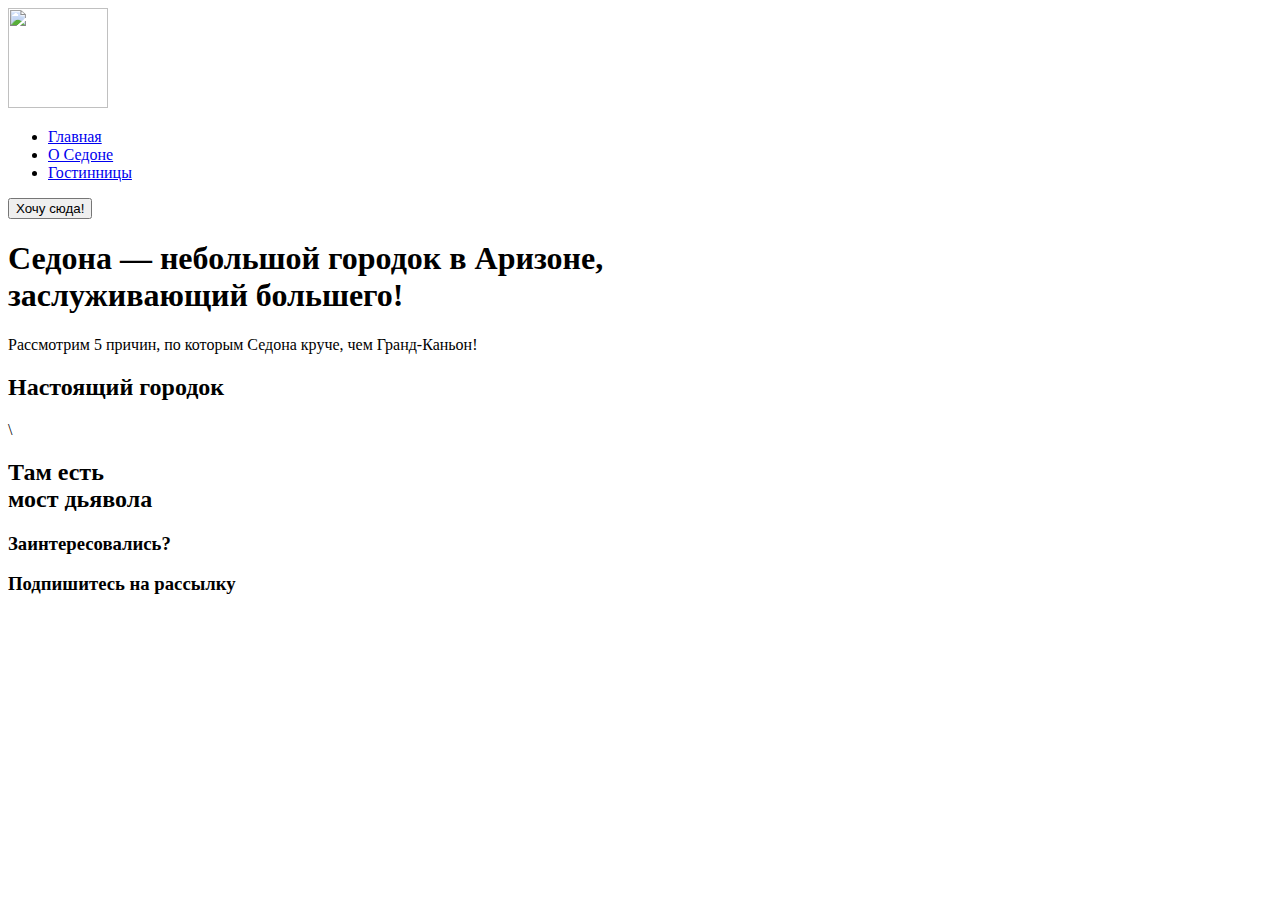
==== index.html @ 0e7efb00 "Первая часть главной страницы" ====
<!DOCTYPE html>
<html lang="ru">
  <head>
    <meta charset="utf-8">
    <title>HTML Academy: Седона</title>
  </head>
  <body>
    <header class="main-header">
      <a href="#"><img src="#" height="100" width="100"></a>
      <nav class="main-header-nav">
        <ul class="site-navigation">
          <li class="site-navigation-item">
            <a href="#">Главная</a>
          </li>
          <li class="site-navigation-item">
            <a href="#">О Седоне</a>
          </li>
          <li class="site-navigation-item">
            <a href="#">Гостинницы</a>
          </li>
        </ul>
        <button>Хочу сюда!</button>
      </nav>
    </header>
    <main>
      <section class="hero">
        <h1>Седона — небольшой городок в Аризоне,<br>заслуживающий большего!</h1>
          <p>Рассмотрим 5 причин, по которым Седона круче, чем Гранд-Каньон!</p>
      </section>
      <section class="advantages">
        <h2>Настоящий городок</h2>\
        <h2>Там есть<br>мост дьявола</h2>
      </section>
      <section class="search">
        <h3>Заинтересовались?</h3>
      </section>
      <section class="mailing">
        <h3>Подпишитесь на рассылку</h3>
      </section>
    </main>
    <footer class="main-footer">
    </footer>
  </body>
</html>
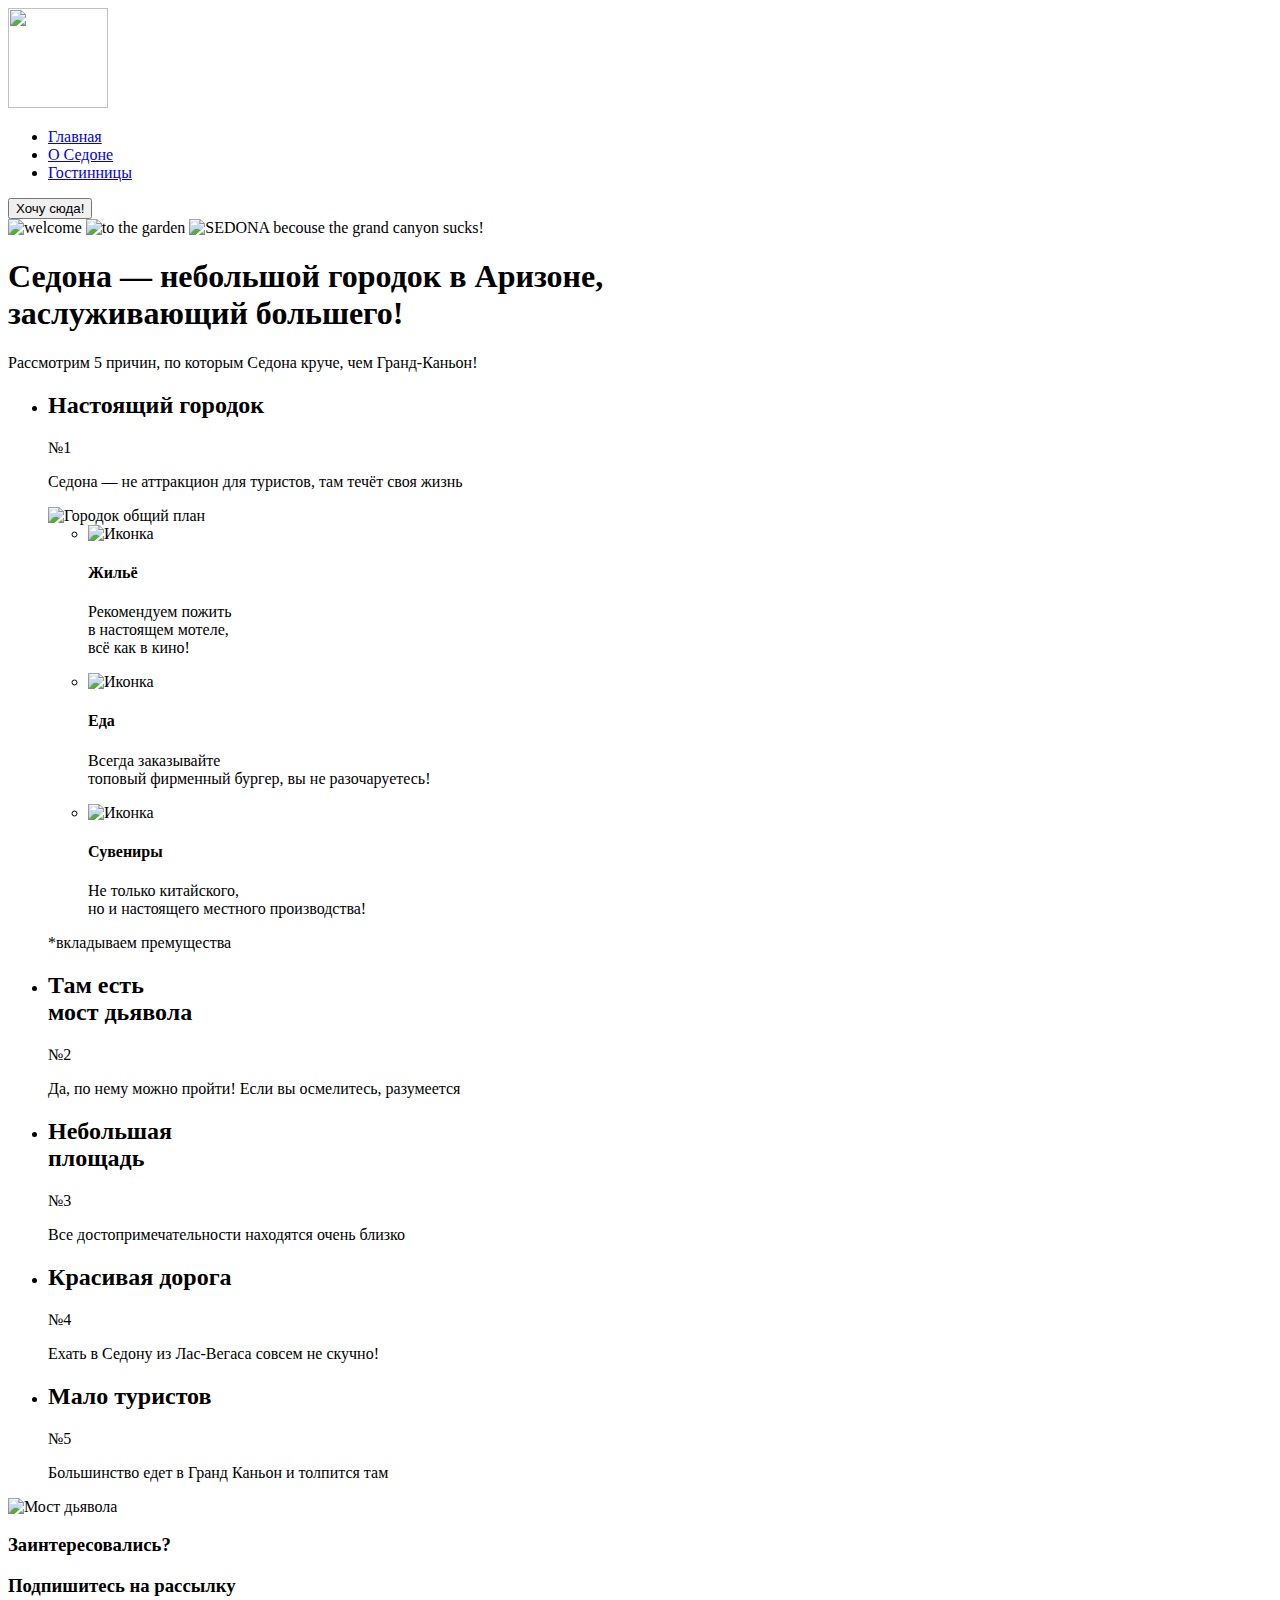
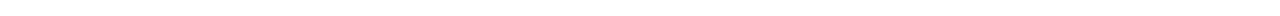
==== commit 9eb83d34: "Написал блок преимущества" ====
--- a/index.html
+++ b/index.html
@@ -24,12 +24,59 @@
     </header>
     <main>
       <section class="hero">
+        <img src="#" width="188" height="45" alt="welcome">
+        <img src="#" width="256" height="29" alt="to the garden">
+        <img src="#" width="457" height="213" alt="SEDONA becouse the grand canyon sucks!">
         <h1>Седона — небольшой городок в Аризоне,<br>заслуживающий большего!</h1>
           <p>Рассмотрим 5 причин, по которым Седона круче, чем Гранд-Каньон!</p>
       </section>
       <section class="advantages">
-        <h2>Настоящий городок</h2>\
-        <h2>Там есть<br>мост дьявола</h2>
+        <ul class="advantages-list">
+          <li class="advantages-item">
+            <h2>Настоящий городок</h2>
+            <p class="advantages-description">№1</p>
+            <p class="advantages-description">Седона — не аттракцион для туристов, там течёт своя жизнь</p>
+          </li>
+          <img src="#" width="800" height="384" alt="Городок общий план">
+            <ul class="advantages-first-position">
+              <li>
+                <img src="#" width="75" height="72" alt="Иконка "Жильё">
+                <h4>Жильё</h4>
+                <p>Рекомендуем пожить<br>в настоящем мотеле,<br>всё как в кино!</p>
+              </li>
+              <li>
+                <img src="#" width="75" height="72" alt="Иконка "Жильё">
+                <h4>Еда</h4>
+                <p>Всегда заказывайте<br> топовый фирменный бургер, вы не разочаруетесь!</p>
+              </li>
+              <li>
+                <img src="#" width="75" height="72" alt="Иконка "Жильё">
+                <h4>Сувениры</h4>
+                <p>Не только китайского,<br> но и настоящего местного производства!</p></li>
+            </ul>
+            *вкладываем премущества
+            <li class="advantages-item">
+              <h2>Там есть<br>мост дьявола</h2>
+              <p class="advantages-description">№2</p>
+              <p class="advantages-description">Да, по нему можно пройти! Если вы осмелитесь, разумеется</p>
+            </li>
+            <li class="advantages-item">
+              <h2>Небольшая<br>площадь</h2>
+              <p class="advantages-description">№3</p>
+              <p class="advantages-description">Все достопримечательности находятся очень близко</p>
+            </li>
+            <li class="advantages-item">
+              <h2>Красивая дорога</h2>
+              <p class="advantages-description">№4</p>
+              <p class="advantages-description">Ехать в Седону из Лас-Вегаса совсем не скучно!</p>
+            </li>
+            <li class="advantages-item">
+              <h2>Мало туристов</h2>
+              <p class="advantages-description">№5</p>
+              <p class="advantages-description">Большинство едет в Гранд Каньон и толпится там</p>
+            </li>
+        </ul>
+        <img src="№" width="800" height="384" alt="Мост дьявола">
       </section>
       <section class="search">
         <h3>Заинтересовались?</h3>
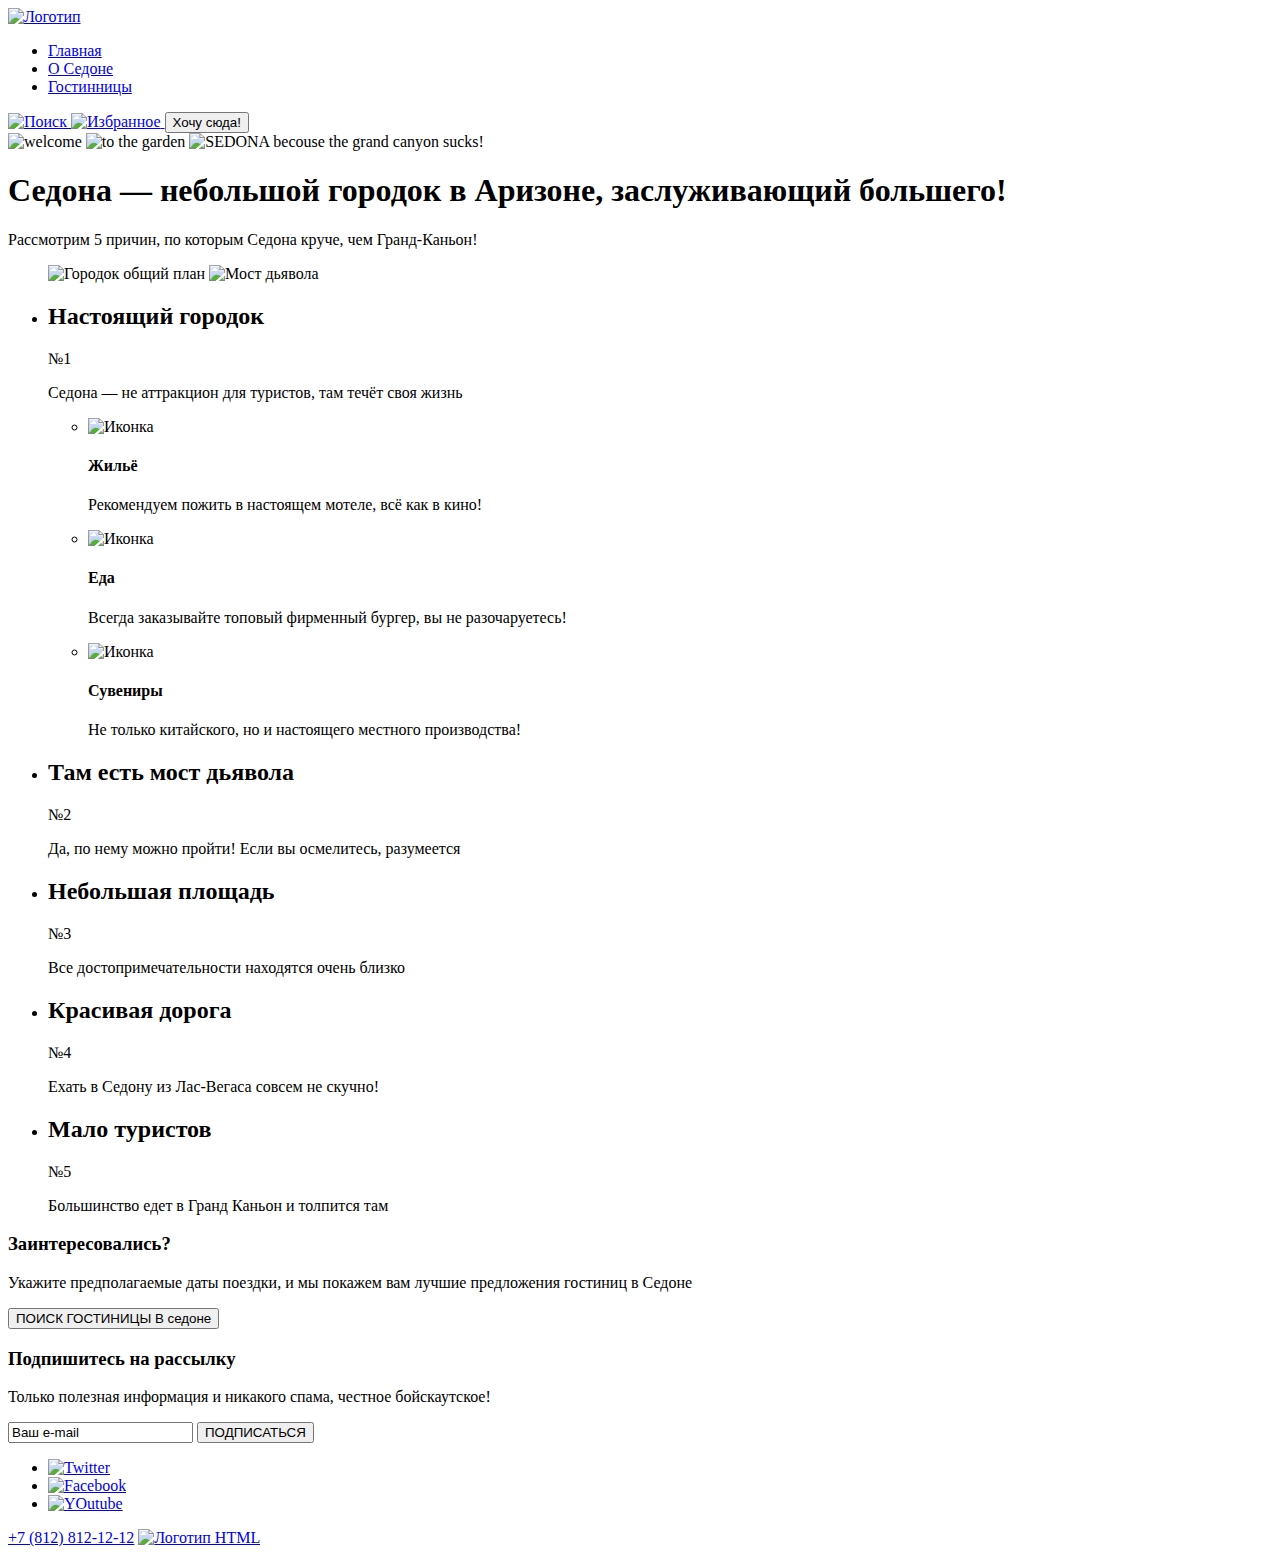
==== commit 45f6d041: "update lists" ====
--- a/index.html
+++ b/index.html
@@ -6,7 +6,9 @@
   </head>
   <body>
     <header class="main-header">
-      <a href="#"><img src="#" height="100" width="100"></a>
+      <a href="#">
+        <img src="#" height="100" width="100" alt="Логотип">
+      </a>
       <nav class="main-header-nav">
         <ul class="site-navigation">
           <li class="site-navigation-item">
@@ -19,6 +21,12 @@
             <a href="#">Гостинницы</a>
           </li>
         </ul>
+        <a href="#">
+          <img src="#" width="18" height="18" alt="Поиск">
+        </a>
+        <a href="#">
+          <img src="#" width="18" height="18" alt="Избранное">
+        </a>
         <button>Хочу сюда!</button>
       </nav>
     </header>
@@ -27,65 +35,91 @@
         <img src="#" width="188" height="45" alt="welcome">
         <img src="#" width="256" height="29" alt="to the garden">
         <img src="#" width="457" height="213" alt="SEDONA becouse the grand canyon sucks!">
-        <h1>Седона — небольшой городок в Аризоне,<br>заслуживающий большего!</h1>
+        <h1>Седона — небольшой городок в Аризоне, заслуживающий большего!</h1>
           <p>Рассмотрим 5 причин, по которым Седона круче, чем Гранд-Каньон!</p>
       </section>
       <section class="advantages">
         <ul class="advantages-list">
+          <img src="#" width="800" height="384" alt="Городок общий план">
+          <img src="№" width="800" height="384" alt="Мост дьявола">
           <li class="advantages-item">
             <h2>Настоящий городок</h2>
             <p class="advantages-description">№1</p>
             <p class="advantages-description">Седона — не аттракцион для туристов, там течёт своя жизнь</p>
-          </li>
-          <img src="#" width="800" height="384" alt="Городок общий план">
             <ul class="advantages-first-position">
               <li>
                 <img src="#" width="75" height="72" alt="Иконка "Жильё">
                 <h4>Жильё</h4>
-                <p>Рекомендуем пожить<br>в настоящем мотеле,<br>всё как в кино!</p>
+                <p>Рекомендуем пожить в настоящем мотеле, всё как в кино!</p>
               </li>
               <li>
                 <img src="#" width="75" height="72" alt="Иконка "Жильё">
                 <h4>Еда</h4>
-                <p>Всегда заказывайте<br> топовый фирменный бургер, вы не разочаруетесь!</p>
+                <p>Всегда заказывайте топовый фирменный бургер, вы не разочаруетесь!</p>
               </li>
               <li>
                 <img src="#" width="75" height="72" alt="Иконка "Жильё">
                 <h4>Сувениры</h4>
-                <p>Не только китайского,<br> но и настоящего местного производства!</p></li>
+                <p>Не только китайского, но и настоящего местного производства!</p>
+              </li>
             </ul>
-            *вкладываем премущества
-            <li class="advantages-item">
-              <h2>Там есть<br>мост дьявола</h2>
-              <p class="advantages-description">№2</p>
-              <p class="advantages-description">Да, по нему можно пройти! Если вы осмелитесь, разумеется</p>
-            </li>
-            <li class="advantages-item">
-              <h2>Небольшая<br>площадь</h2>
-              <p class="advantages-description">№3</p>
-              <p class="advantages-description">Все достопримечательности находятся очень близко</p>
-            </li>
-            <li class="advantages-item">
-              <h2>Красивая дорога</h2>
-              <p class="advantages-description">№4</p>
-              <p class="advantages-description">Ехать в Седону из Лас-Вегаса совсем не скучно!</p>
-            </li>
-            <li class="advantages-item">
-              <h2>Мало туристов</h2>
-              <p class="advantages-description">№5</p>
-              <p class="advantages-description">Большинство едет в Гранд Каньон и толпится там</p>
-            </li>
+          </li>
+          <li class="advantages-item">
+            <h2>Там есть мост дьявола</h2>
+            <p class="advantages-description">№2</p>
+            <p class="advantages-description">Да, по нему можно пройти! Если вы осмелитесь, разумеется</p>
+          </li>
+          <li class="advantages-item">
+            <h2>Небольшая площадь</h2>
+            <p class="advantages-description">№3</p>
+            <p class="advantages-description">Все достопримечательности находятся очень близко</p>
+          </li>
+          <li class="advantages-item">
+            <h2>Красивая дорога</h2>
+            <p class="advantages-description">№4</p>
+            <p class="advantages-description">Ехать в Седону из Лас-Вегаса совсем не скучно!</p>
+          </li>
+          <li class="advantages-item">
+            <h2>Мало туристов</h2>
+            <p class="advantages-description">№5</p>
+            <p class="advantages-description">Большинство едет в Гранд Каньон и толпится там</p>
+          </li>
         </ul>
-        <img src="№" width="800" height="384" alt="Мост дьявола">
       </section>
       <section class="search">
         <h3>Заинтересовались?</h3>
+        <p>Укажите предполагаемые даты поездки, и мы покажем вам лучшие предложения гостиниц в Седоне</p>
+        <button>ПОИСК ГОСТИНИЦЫ В седоне</button>
       </section>
       <section class="mailing">
         <h3>Подпишитесь на рассылку</h3>
+        <p>Только полезная информация и никакого спама, честное бойскаутское!</p>
+        <input class="malling-input" type="text" value="Ваш e-mail">
+        <button>ПОДПИСАТЬСЯ</button>
       </section>
     </main>
     <footer class="main-footer">
+      <ul class="social-list">
+        <li class="social-list-item">
+          <a href="#">
+            <img src="#" width="70" height="30" alt="Twitter">
+          </a>
+        </li>
+        <li class="social-list-item">
+          <a href="#">
+            <img src="#" width="70" height="30" alt="Facebook">
+          </a>
+        </li>
+        <li class="social-list-item">
+          <a href="#">
+            <img src="#" width="70" height="30" alt="YOutube">
+          </a>
+        </li>
+      </ul>
+      <a href="tel:+78128121212">+7 (812) 812-12-12</a>
+      <a href="#">
+        <img src="#" width="115" height="34" alt="Логотип HTML">
+      </a>
     </footer>
   </body>
 </html>
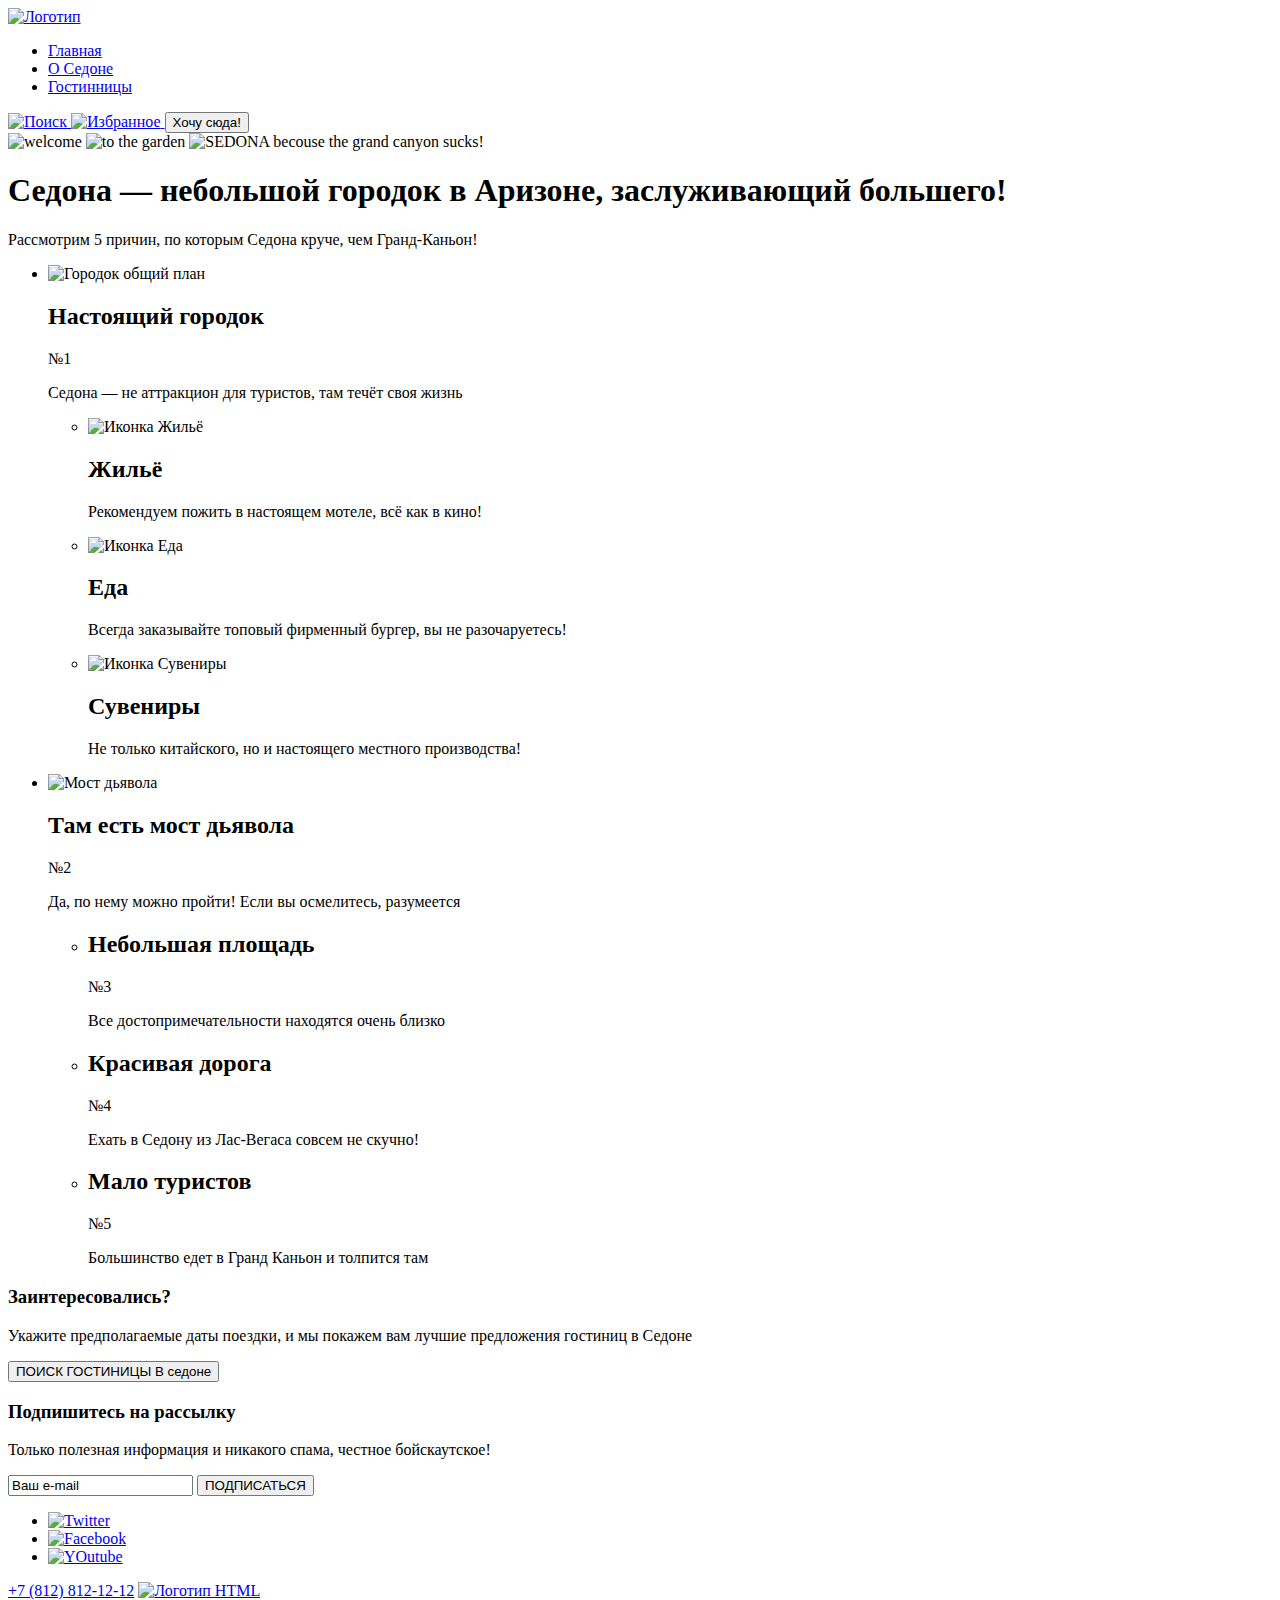
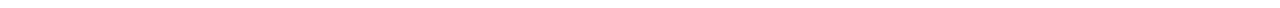
==== commit 205c6fc7: "Merge pull request #2 from alex21072/master" ====
--- a/index.html
+++ b/index.html
@@ -40,49 +40,51 @@
       </section>
       <section class="advantages">
         <ul class="advantages-list">
-          <img src="#" width="800" height="384" alt="Городок общий план">
-          <img src="№" width="800" height="384" alt="Мост дьявола">
           <li class="advantages-item">
+            <img src="#" width="800" height="384" alt="Городок общий план">
             <h2>Настоящий городок</h2>
             <p class="advantages-description">№1</p>
             <p class="advantages-description">Седона — не аттракцион для туристов, там течёт своя жизнь</p>
-            <ul class="advantages-first-position">
-              <li>
-                <img src="#" width="75" height="72" alt="Иконка "Жильё">
-                <h4>Жильё</h4>
-                <p>Рекомендуем пожить в настоящем мотеле, всё как в кино!</p>
-              </li>
-              <li>
-                <img src="#" width="75" height="72" alt="Иконка "Жильё">
-                <h4>Еда</h4>
-                <p>Всегда заказывайте топовый фирменный бургер, вы не разочаруетесь!</p>
-              </li>
-              <li>
-                <img src="#" width="75" height="72" alt="Иконка "Жильё">
-                <h4>Сувениры</h4>
-                <p>Не только китайского, но и настоящего местного производства!</p>
-              </li>
-            </ul>
+              <ul class="advantages-first-position">
+                <li>
+                  <img src="#" width="75" height="72" alt="Иконка Жильё">
+                  <h2>Жильё</h2>
+                  <p>Рекомендуем пожить в настоящем мотеле, всё как в кино!</p>
+                </li>
+                <li>
+                  <img src="#" width="75" height="72" alt="Иконка Еда">
+                  <h2>Еда</h2>
+                  <p>Всегда заказывайте топовый фирменный бургер, вы не разочаруетесь!</p>
+                </li>
+                <li>
+                  <img src="#" width="75" height="72" alt="Иконка Сувениры">
+                  <h2>Сувениры</h2>
+                  <p>Не только китайского, но и настоящего местного производства!</p>
+                </li>
+              </ul>
           </li>
           <li class="advantages-item">
+            <img src="№" width="800" height="384" alt="Мост дьявола">
             <h2>Там есть мост дьявола</h2>
             <p class="advantages-description">№2</p>
             <p class="advantages-description">Да, по нему можно пройти! Если вы осмелитесь, разумеется</p>
-          </li>
-          <li class="advantages-item">
-            <h2>Небольшая площадь</h2>
-            <p class="advantages-description">№3</p>
-            <p class="advantages-description">Все достопримечательности находятся очень близко</p>
-          </li>
-          <li class="advantages-item">
-            <h2>Красивая дорога</h2>
-            <p class="advantages-description">№4</p>
-            <p class="advantages-description">Ехать в Седону из Лас-Вегаса совсем не скучно!</p>
-          </li>
-          <li class="advantages-item">
-            <h2>Мало туристов</h2>
-            <p class="advantages-description">№5</p>
-            <p class="advantages-description">Большинство едет в Гранд Каньон и толпится там</p>
+              <ul class="advantages-first-position">
+                <li>
+                  <h2>Небольшая площадь</h2>
+                  <p class="advantages-description-black">№3</p>
+                  <p class="advantages-description-black">Все достопримечательности находятся очень близко</p>
+                </li>
+                <li>
+                  <h2>Красивая дорога</h2>
+                  <p class="advantages-description-black">№4</p>
+                  <p class="advantages-description-black">Ехать в Седону из Лас-Вегаса совсем не скучно!</p>
+                </li>
+                <li>
+                  <h2>Мало туристов</h2>
+                  <p class="advantages-description-black">№5</p>
+                  <p class="advantages-description-black">Большинство едет в Гранд Каньон и толпится там</p>
+                </li>
+              </ul>
           </li>
         </ul>
       </section>
@@ -94,8 +96,10 @@
       <section class="mailing">
         <h3>Подпишитесь на рассылку</h3>
         <p>Только полезная информация и никакого спама, честное бойскаутское!</p>
-        <input class="malling-input" type="text" value="Ваш e-mail">
-        <button>ПОДПИСАТЬСЯ</button>
+        <form>
+          <input class="malling-input" type="text" value="Ваш e-mail">
+          <button>ПОДПИСАТЬСЯ</button>
+        </form>
       </section>
     </main>
     <footer class="main-footer">
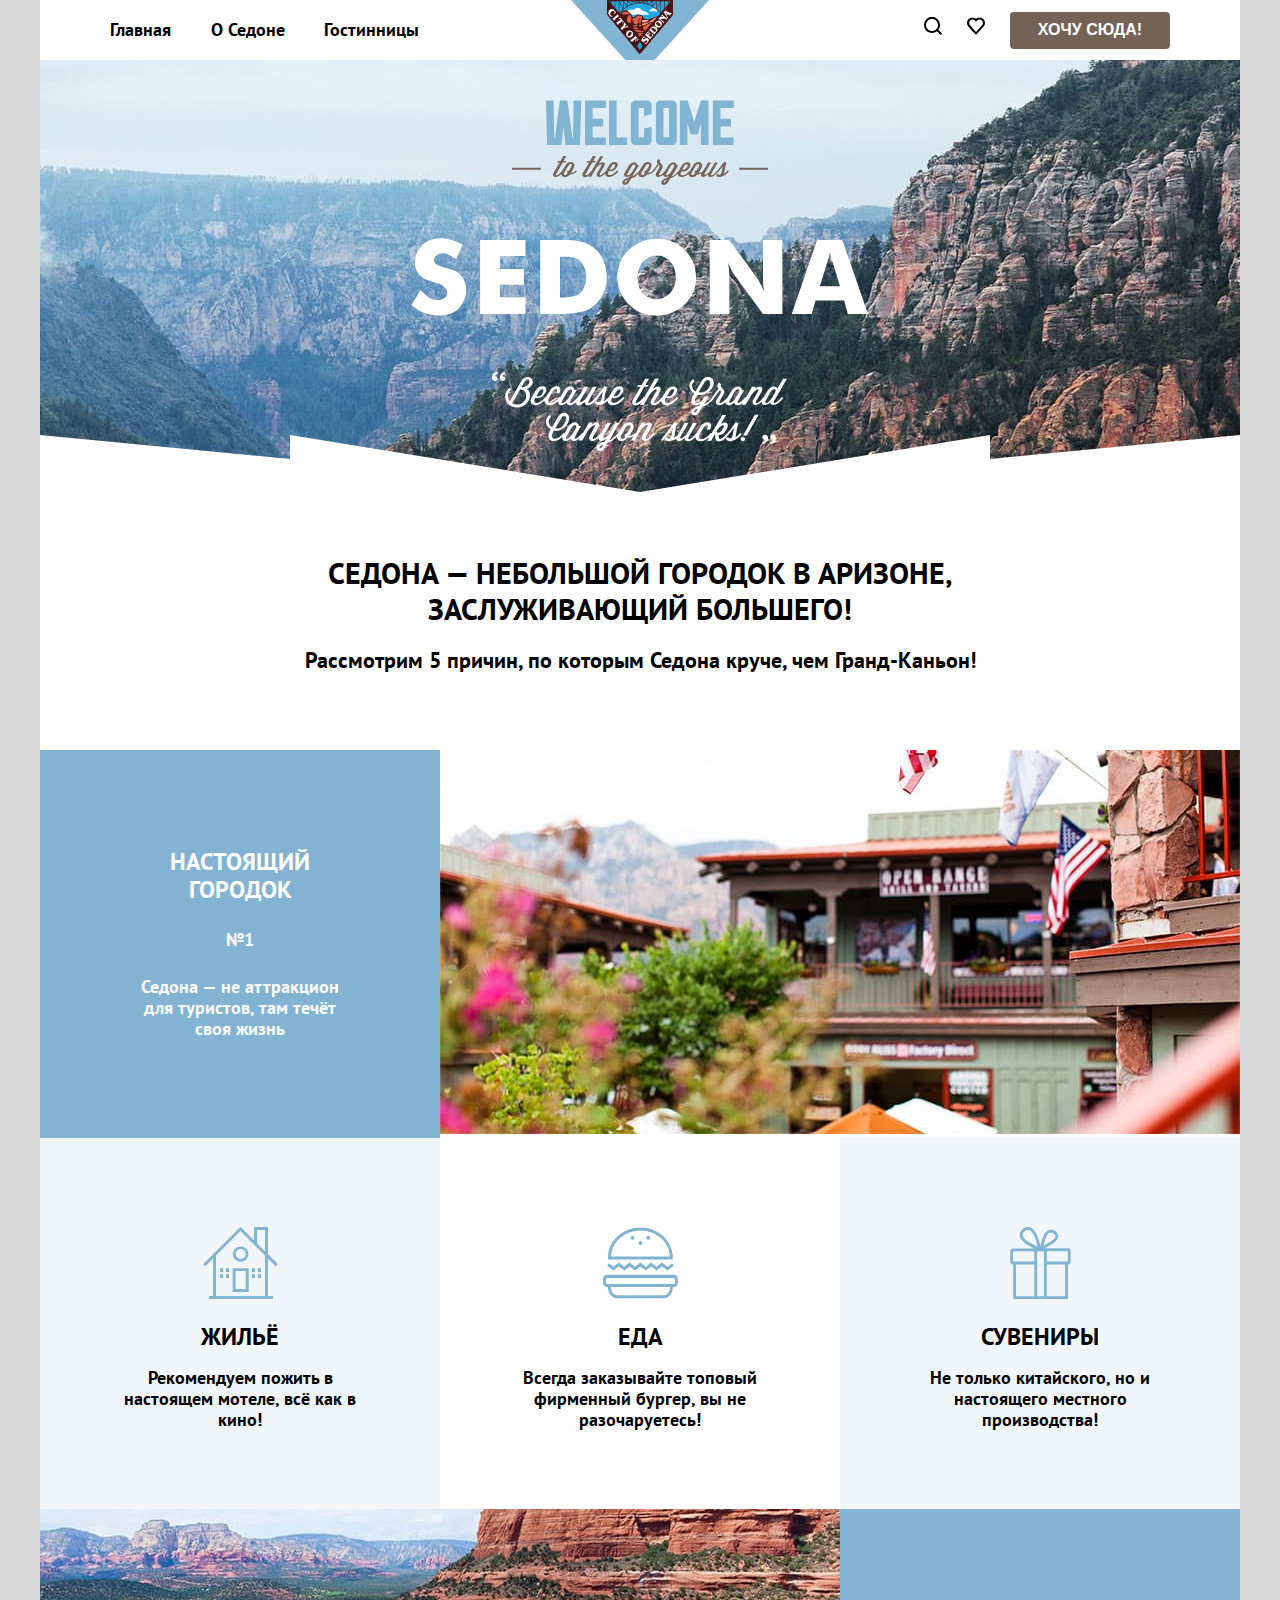
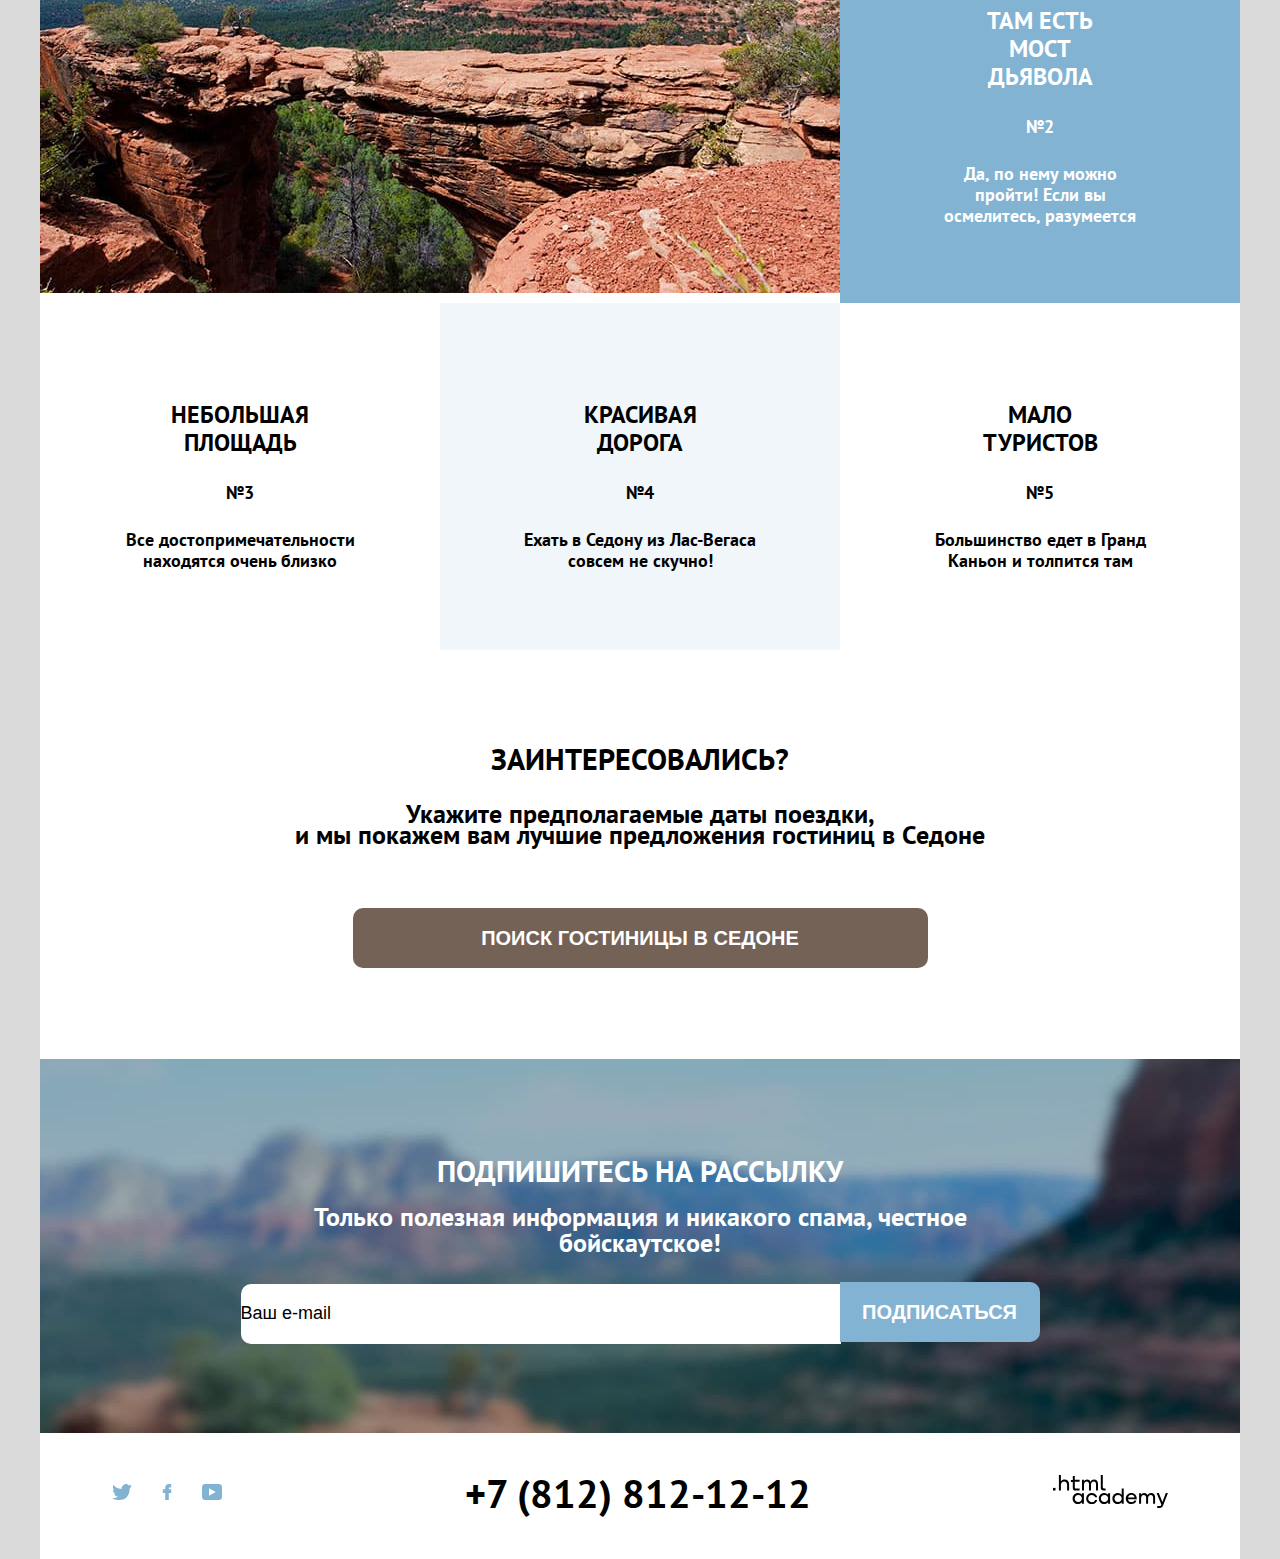
==== commit 17a6562e: "very much" ====
--- a/index.html
+++ b/index.html
@@ -3,11 +3,12 @@
   <head>
     <meta charset="utf-8">
     <title>HTML Academy: Седона</title>
+    <link rel="stylesheet" href="styles/styles-1.css">
   </head>
   <body>
     <header class="main-header">
-      <a href="#">
-        <img src="#" height="100" width="100" alt="Логотип">
+      <a class="logo" href="#">
+        <img src="/images/logo.png" height="70" width="138" alt="Логотип">
       </a>
       <nav class="main-header-nav">
         <ul class="site-navigation">
@@ -21,77 +22,85 @@
             <a href="#">Гостинницы</a>
           </li>
         </ul>
-        <a href="#">
-          <img src="#" width="18" height="18" alt="Поиск">
-        </a>
-        <a href="#">
-          <img src="#" width="18" height="18" alt="Избранное">
-        </a>
-        <button>Хочу сюда!</button>
+        <div class="site-navigation-user">
+          <a class="site-navigation-user-icon" href="#">
+            <img src="/images/icon/search.svg" width="18" height="18" alt="Поиск">
+          </a>
+          <a class="site-navigation-user-icon" href="#">
+            <img src="/images/icon/heart.svg" width="18" height="18" alt="Избранное">
+          </a>
+          <button class="want">Хочу сюда!</button>
+        </div>
       </nav>
     </header>
-    <main>
+    <main class="main-container main-index">
       <section class="hero">
-        <img src="#" width="188" height="45" alt="welcome">
-        <img src="#" width="256" height="29" alt="to the garden">
-        <img src="#" width="457" height="213" alt="SEDONA becouse the grand canyon sucks!">
-        <h1>Седона — небольшой городок в Аризоне, заслуживающий большего!</h1>
-          <p>Рассмотрим 5 причин, по которым Седона круче, чем Гранд-Каньон!</p>
+        <img class="hero-welcome" src="/images/welcome.svg" width="458" height="432" alt="welcome">
+      </section>
+      <section class="title">
+            <h1>Седона — небольшой городок в Аризоне, заслуживающий большего!</h1>
+            <p>Рассмотрим 5 причин, по которым Седона круче, чем Гранд-Каньон!</p>
       </section>
       <section class="advantages">
         <ul class="advantages-list">
-          <li class="advantages-item">
-            <img src="#" width="800" height="384" alt="Городок общий план">
+          <li class="advantages-description">
             <h2>Настоящий городок</h2>
-            <p class="advantages-description">№1</p>
-            <p class="advantages-description">Седона — не аттракцион для туристов, там течёт своя жизнь</p>
-              <ul class="advantages-first-position">
-                <li>
-                  <img src="#" width="75" height="72" alt="Иконка Жильё">
-                  <h2>Жильё</h2>
-                  <p>Рекомендуем пожить в настоящем мотеле, всё как в кино!</p>
-                </li>
-                <li>
-                  <img src="#" width="75" height="72" alt="Иконка Еда">
-                  <h2>Еда</h2>
-                  <p>Всегда заказывайте топовый фирменный бургер, вы не разочаруетесь!</p>
-                </li>
-                <li>
-                  <img src="#" width="75" height="72" alt="Иконка Сувениры">
-                  <h2>Сувениры</h2>
-                  <p>Не только китайского, но и настоящего местного производства!</p>
-                </li>
-              </ul>
+            <p>№1</p>
+            <p>Седона — не аттракцион для туристов, там течёт своя жизнь</p>
           </li>
-          <li class="advantages-item">
-            <img src="№" width="800" height="384" alt="Мост дьявола">
+          <li>
+            <img src="/images/city-general-plan.jpg" width="800" height="384" alt="Городок общий план">
+          </li>
+        </ul>
+        <ul class="advantages-first-position">
+          <li class="advantages-first-position-grey">
+            <img src="/images/icon/home.svg" width="75" height="72" alt="Иконка Жильё">
+            <h2>Жильё</h2>
+            <p>Рекомендуем пожить в настоящем мотеле, всё как в кино!</p>
+          </li>
+          <li>
+            <img src="/images/icon/burger.svg" width="75" height="72" alt="Иконка Еда">
+            <h2>Еда</h2>
+            <p>Всегда заказывайте топовый фирменный бургер, вы не разочаруетесь!</p>
+          </li>
+          <li class="advantages-first-position-grey">
+            <img src="/images/icon/present.svg" width="75" height="72" alt="Иконка Сувениры">
+            <h2>Сувениры</h2>
+            <p>Не только китайского, но и настоящего местного производства!</p>
+          </li>
+        </ul>
+        <ul class="advantages-list">
+          <li>
+            <img src="/images/bridge.jpg" width="800" height="384" alt="Мост дьявола">
+          </li>
+          <li class="advantages-description">
             <h2>Там есть мост дьявола</h2>
-            <p class="advantages-description">№2</p>
-            <p class="advantages-description">Да, по нему можно пройти! Если вы осмелитесь, разумеется</p>
-              <ul class="advantages-first-position">
-                <li>
-                  <h2>Небольшая площадь</h2>
-                  <p class="advantages-description-black">№3</p>
-                  <p class="advantages-description-black">Все достопримечательности находятся очень близко</p>
-                </li>
-                <li>
-                  <h2>Красивая дорога</h2>
-                  <p class="advantages-description-black">№4</p>
-                  <p class="advantages-description-black">Ехать в Седону из Лас-Вегаса совсем не скучно!</p>
-                </li>
-                <li>
-                  <h2>Мало туристов</h2>
-                  <p class="advantages-description-black">№5</p>
-                  <p class="advantages-description-black">Большинство едет в Гранд Каньон и толпится там</p>
-                </li>
-              </ul>
+            <p>№2</p>
+            <p>Да, по нему можно пройти! Если вы осмелитесь, разумеется</p>
+          </li>
+        </ul>
+        <ul class="advantages-first-position advantages-first-position-2 ">
+          <li>
+            <h2>Небольшая площадь</h2>
+            <p >№3</p>
+            <p >Все достопримечательности находятся очень близко</p>
+          </li>
+          <li class="advantages-first-position-grey">
+            <h2>Красивая дорога</h2>
+            <p>№4</p>
+            <p>Ехать в Седону из Лас-Вегаса совсем не скучно!</p>
+          </li>
+          <li>
+            <h2>Мало туристов</h2>
+            <p>№5</p>
+            <p>Большинство едет в Гранд Каньон и толпится там</p>
           </li>
         </ul>
       </section>
       <section class="search">
-        <h3>Заинтересовались?</h3>
-        <p>Укажите предполагаемые даты поездки, и мы покажем вам лучшие предложения гостиниц в Седоне</p>
-        <button>ПОИСК ГОСТИНИЦЫ В седоне</button>
+          <h3>Заинтересовались?</h3>
+          <p>Укажите предполагаемые даты поездки,<br>и мы покажем вам лучшие предложения гостиниц в Седоне</p>
+          <button>ПОИСК ГОСТИНИЦЫ В седоне</button>
       </section>
       <section class="mailing">
         <h3>Подпишитесь на рассылку</h3>
@@ -106,23 +115,23 @@
       <ul class="social-list">
         <li class="social-list-item">
           <a href="#">
-            <img src="#" width="70" height="30" alt="Twitter">
+            <img src="/images/icon/social-twitter.svg" width="20" height="16" alt="Twitter">
           </a>
         </li>
         <li class="social-list-item">
           <a href="#">
-            <img src="#" width="70" height="30" alt="Facebook">
+            <img src="/images/icon/social-facebook.svg" width="20" height="16" alt="Facebook">
           </a>
         </li>
         <li class="social-list-item">
           <a href="#">
-            <img src="#" width="70" height="30" alt="YOutube">
+            <img src="/images/icon/social-youtube.svg" width="20" height="16" alt="Youtube">
           </a>
         </li>
       </ul>
-      <a href="tel:+78128121212">+7 (812) 812-12-12</a>
-      <a href="#">
-        <img src="#" width="115" height="34" alt="Логотип HTML">
+      <a class="tel" href="tel:+78128121212">+7 (812) 812-12-12</a>
+      <a class ="social-list-link">
+        <img src="/images/logo_htmlacademy.svg" width="115" height="34" alt="Логотип HTML">
       </a>
     </footer>
   </body>
--- a/styles/styles-1.css
+++ b/styles/styles-1.css
@@ -0,0 +1,301 @@
+@font-face {
+  font-family: "PT Sans", ;
+  font-style: normal;
+  font-weight: 400;
+  src: url("../fonts/ptsans-400.woff2") format("woff2");
+  font-display: swap;
+}
+@font-face {
+  font-family: "PT Sans";
+  font-style: normal;
+  font-weight: 700;
+  src: url("../fonts/ptsans-700.woff2") format("woff2");
+  font-display: swap;
+}
+h2 {
+  font-size: 24px;
+  text-transform: uppercase;
+}
+h3 {
+  font-size: 30px;
+  line-height: 36px;
+}
+html {
+  width: 1200px;
+  margin: 0 auto;
+  background-color: rgb(218, 218, 218);
+}
+body {
+  margin: 0;
+  width: 1200px;
+  font-family: "PT Sans", sans-serif;
+  font-weight: 400;
+  font-size: 18px;
+  line-height: 21px;
+  color: #000;
+  background-color: #fff;
+}
+/* ХЕДЕР */
+.logo {
+  width: 138px;
+  position: absolute;
+  margin-left: auto;
+  margin-right: auto;
+  left: 0;
+  right: 0;
+  text-align: center;
+}
+.main-header-nav {
+  width: 1060px;
+  margin: 0 auto;
+  display: flex;
+  justify-content: space-between;
+  align-items: center;
+}
+.site-navigation {
+  margin: 0;
+  width: 309px;
+  display: flex;
+  justify-content:space-between;
+  padding: 19px 0 20px 0;
+  list-style-type: none;
+}
+.site-navigation a {
+  text-decoration: none;
+  color:inherit;
+}
+site-navigation-user {
+  width: 240px;
+  display: flex;
+  justify-content:space-between;
+  list-style-type: none;
+
+}
+.site-navigation-user-icon {
+  margin-right: 20px;
+  text-decoration: none;
+}
+.want {
+  width: 160px;
+  height: 37px;
+  background: #756257;
+  font-size: 16px;
+  font-weight: 700;
+  color: #fff;
+  border-radius: 4px;
+  border: 0;
+  text-transform: uppercase;
+  padding: 0;
+}
+/* Почему лупа и сердечка не посередине? */
+/* ПЕРВАЯ СТРАНИЧКА */
+.hero {
+  background-image: url("/images/index-background.jpg");
+  position: relative;
+}
+.hero-welcome {
+  display: flex ;
+  margin: 0 auto;
+}
+.hero::before {
+  display: block;
+  width: 1200px;
+  height: 57px;
+  background-image: url(/images/decore.svg);
+  content: "";
+  position: absolute;
+  bottom: 0;
+}
+/* Заголовок */
+.title {
+  text-align: center;
+  width: 720px;
+  margin: 63px auto 79px auto;
+}
+.title h1 {
+  text-transform: uppercase;
+  font-size: 30px;
+  font-weight: 700;
+  line-height: 36px;
+  margin: 0;
+  margin-bottom: 23px;
+}
+.title p {
+  margin: 0;
+  font-size: 22px;
+}
+/* основное содержание */
+.advantages-list {
+  list-style-type: none;
+  display: flex;
+  margin: 0;
+  padding: 0;
+}
+.advantages-description {
+  width: 400px;
+  text-align: center;
+  background: #83B3D3;
+  color: #fff;
+}
+.advantages-description h2 {
+  margin-top: 98px;
+  margin-bottom: 25px;
+  margin-left: auto;
+  margin-right: auto;
+  font-size: 24px;
+  line-height: 28px;
+  width: 160px;
+}
+.advantages-description p {
+  width: 220px;
+  margin: 0;
+  margin-bottom: 26px;
+  margin-left: auto;
+  margin-right: auto;
+}
+.advantages-description :last-child {
+  margin-bottom: 77px;
+}
+/* ПОчему высота 388px??? */
+.advantages-first-position {
+  width: 1200px;
+  margin: 0;
+  padding: 0;
+  list-style-type: none;
+  display: flex;
+  text-align: center;
+  justify-content: space-between;
+}
+.advantages-first-position li {
+  width: 400px;
+}
+.advantages-first-position img {
+margin-top: 89px;
+margin-bottom: 23px;
+}
+.advantages-first-position h2 {
+  margin: 0;
+  margin-bottom: 20px;
+}
+.advantages-first-position p:last-child {
+  width: 250px;
+  margin-bottom: 79px;
+  margin-left: auto;
+  margin-right: auto;
+}
+.advantages-first-position-grey {
+  background-color: #83B3D31F;
+}
+.advantages-first-position-2 h2 {
+margin: 0;
+margin-top: 98px;
+margin-bottom: 25px;
+margin-left: auto;
+margin-right: auto;
+width: 150px;
+line-height: 28px;
+}
+.advantages-first-position-2 p {
+  margin: 0;
+  margin-bottom: 26px;
+}
+/* поиск */
+.search {
+  text-align: center;
+}
+.search h3 {
+  text-transform: uppercase;
+  margin: 0;
+  margin-top: 91px;
+  margin-bottom: 15px;
+}
+.search p {
+  width: 720px;
+  margin-left: auto;
+  margin-right: auto;
+  margin-bottom: 63px;
+  font-size: 26px;
+}
+.search button {
+  width: 575px;
+  height: 60px;
+  background: #756257;
+  font-size: 20px;
+  font-weight: 700;
+  line-height: 36px;
+  color: #fff;
+  border-radius: 10px;
+  border: 0;
+  text-transform: uppercase;
+  padding: 0;
+  margin-bottom: 91px;
+}
+/* Подписка на рассылку */
+.mailing {
+  text-align: center;
+  background-image: url("/images/background.jpg");
+  color: #fff;
+}
+.mailing h3 {
+  text-transform: uppercase;
+  margin: 0;
+  padding-top: 94px;
+  margin-bottom: 15px;
+}
+.mailing p {
+  width: 720px;
+  margin: 0;
+  margin-left: auto;
+  margin-right: auto;
+  margin-bottom: 26px;
+  font-size: 26px;
+  line-height: 26px;
+}
+input {
+  width: 600px;
+  height: 60px;
+  padding: 0;
+  font-size: 18px;
+  line-height: 26px;
+  border-radius: 10px 0 0 10px;
+  border: 0;
+}
+.mailing button {
+  width: 200px;
+  height: 60px;
+  background-color: #83B3D3;
+  color: #fff;
+  text-transform: uppercase;
+  font-size: 20px;
+  line-height: 26px;
+  font-weight: 700;
+  border-radius: 0 10px 10px 0;
+  border: 0;
+  margin-left: -6px;
+  margin-bottom: 91px;}
+/* ФУТЕР */
+.main-footer {
+  display: flex;
+  justify-content: space-between;
+}
+.social-list {
+  display: flex;
+  justify-content: space-between;
+  width: 110px;
+  list-style-type: none;
+  margin: 50px 0px 55px 72px;
+  padding: 0;
+}
+.tel {
+  font-size: 40px;
+  font-weight: 400;
+  line-height: 40px;
+  text-transform: uppercase;
+  color: inherit;
+  text-decoration: none;
+  margin-top: 40px;
+  }
+.social-list-link {
+  width: 115px;
+  margin: 42px 72px 44px 0;
+}
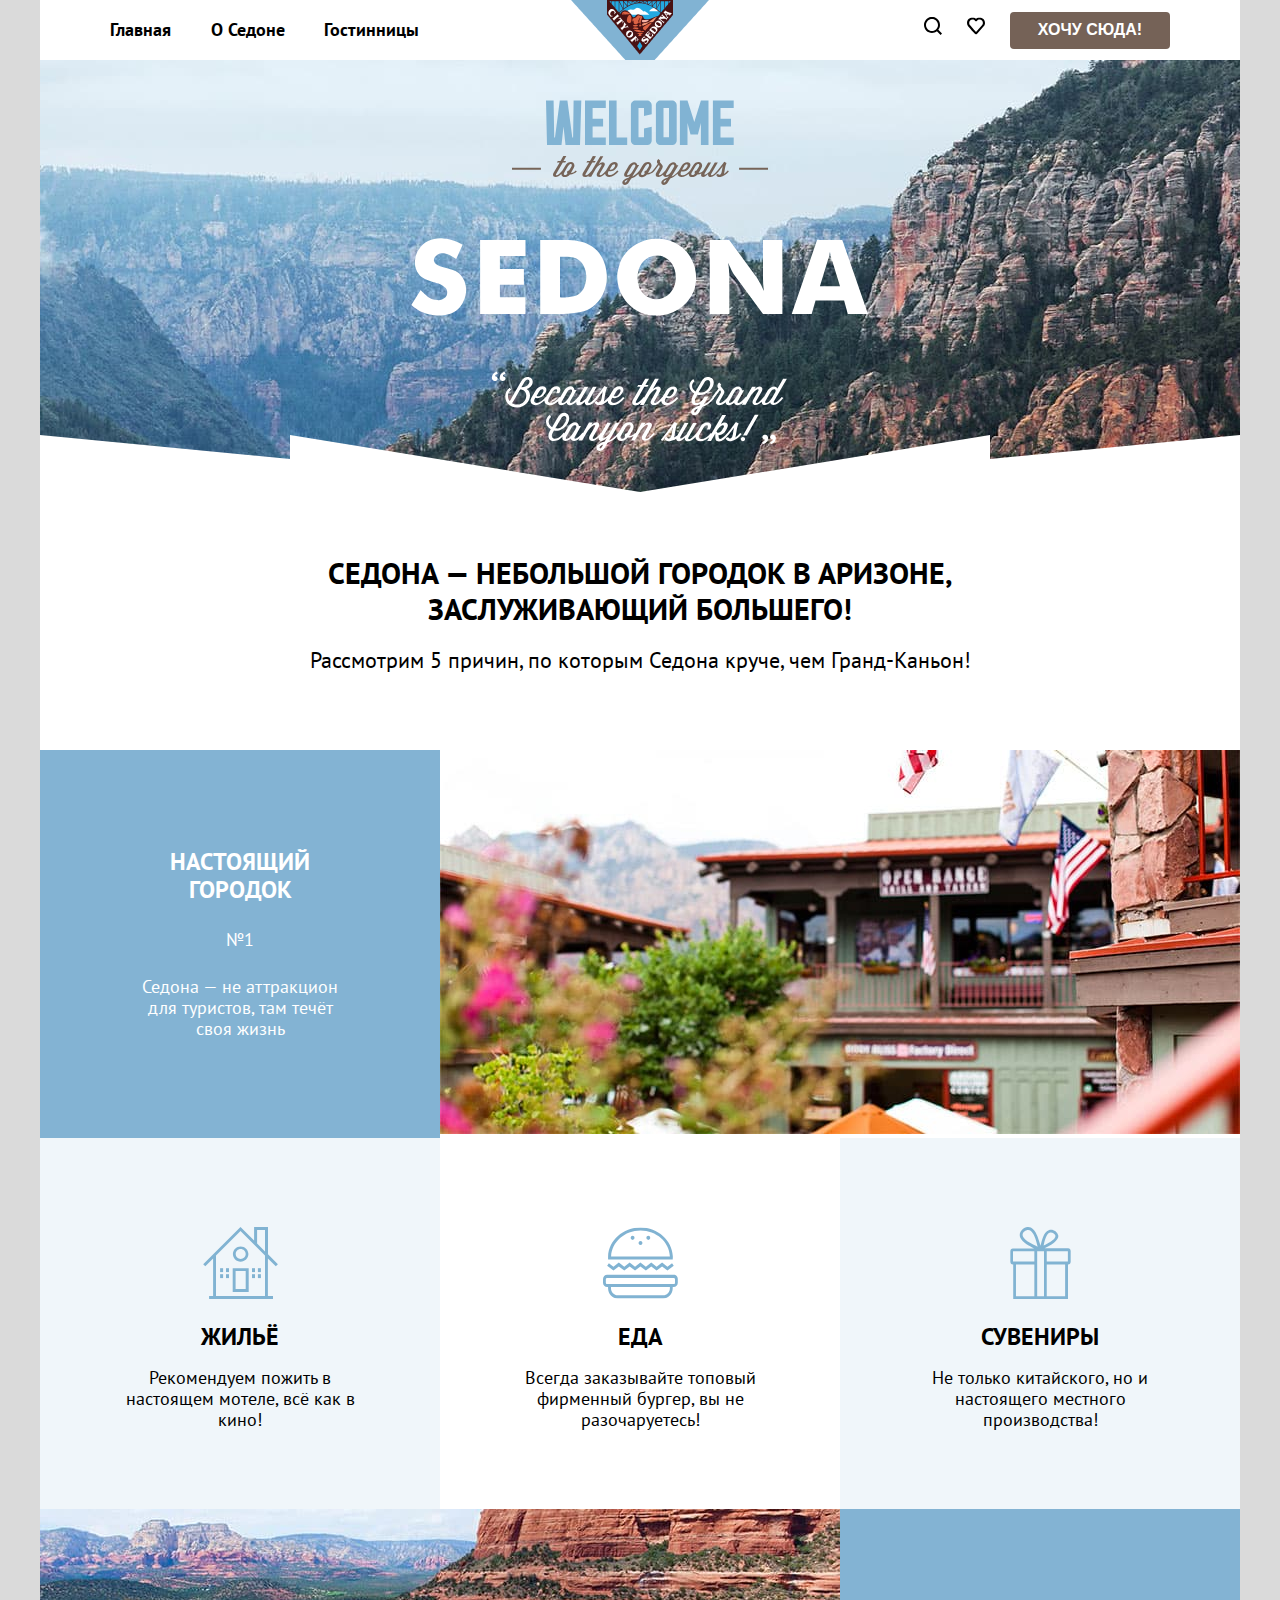
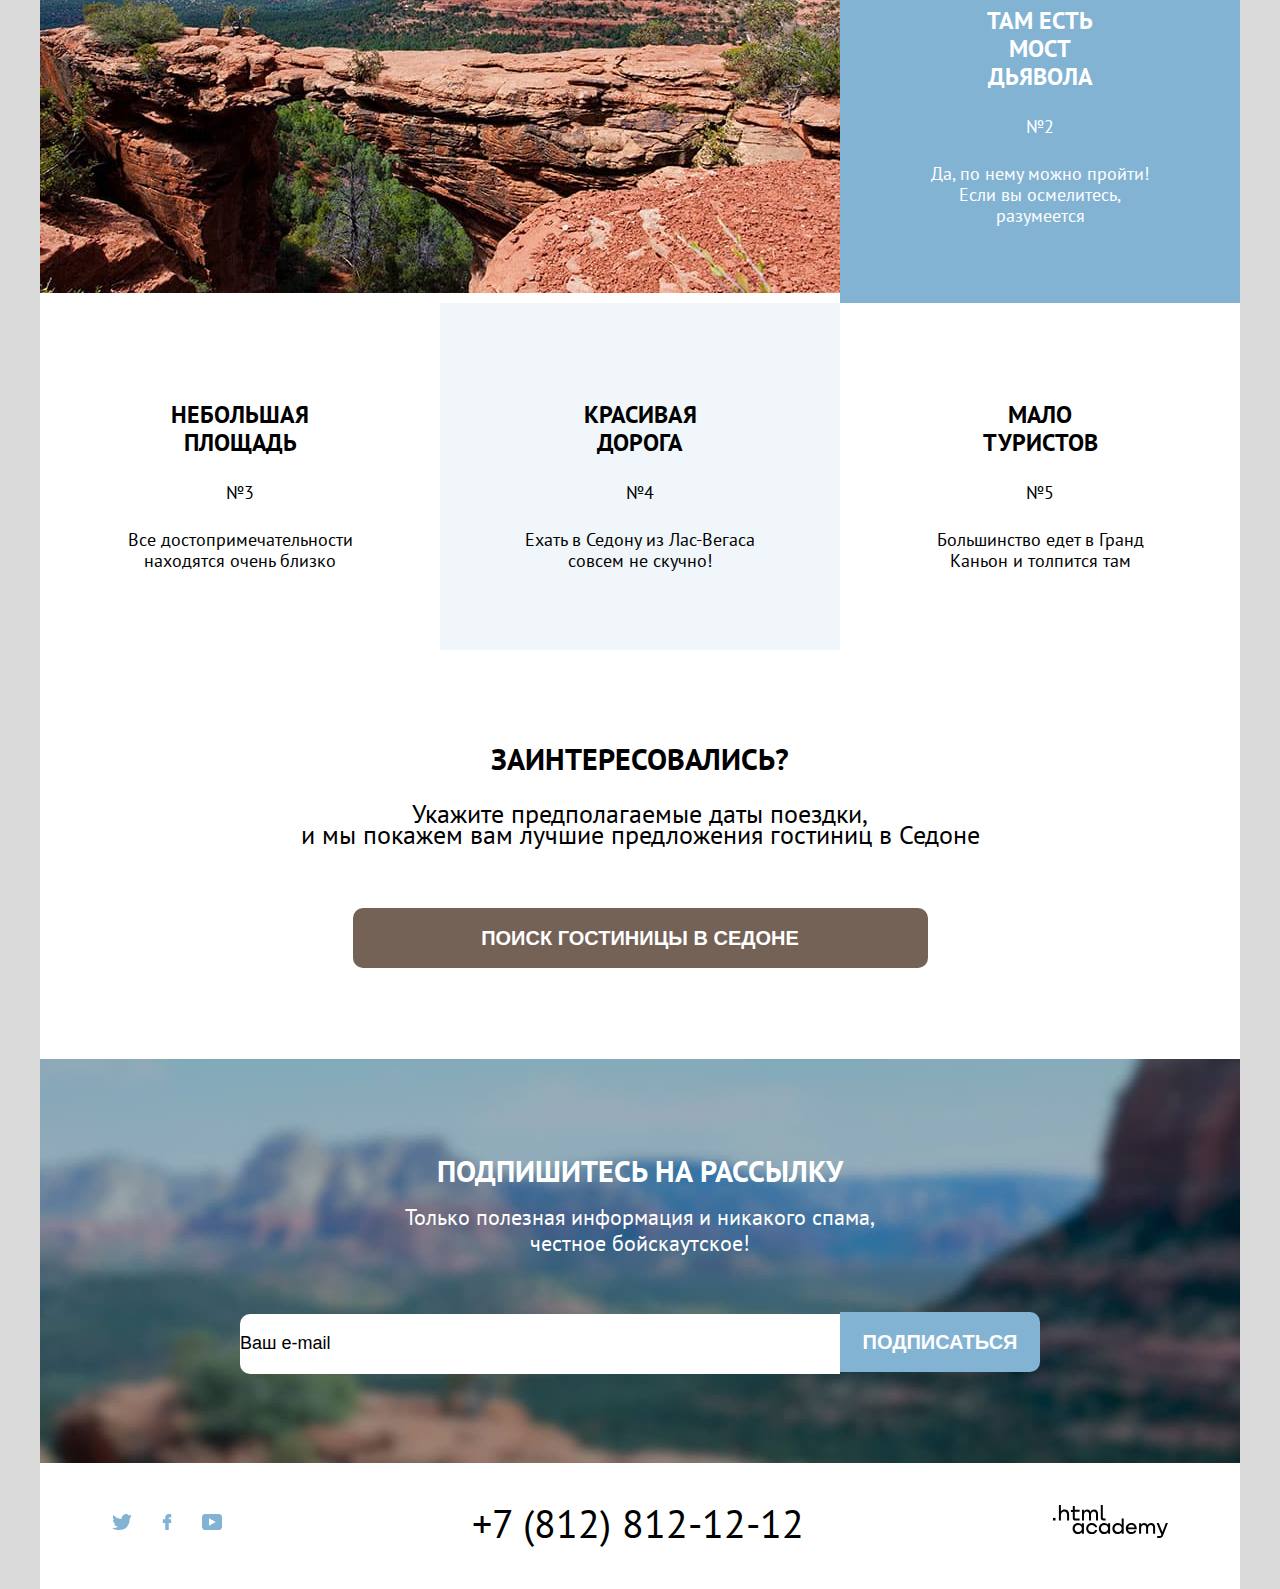
==== commit 56056efc: "a little errors" ====
--- a/index.html
+++ b/index.html
@@ -107,7 +107,7 @@
         <p>Только полезная информация и никакого спама, честное бойскаутское!</p>
         <form>
           <input class="malling-input" type="text" value="Ваш e-mail">
-          <button>ПОДПИСАТЬСЯ</button>
+          <input class="sbscribe" type="submit" value="Подписаться">
         </form>
       </section>
     </main>
--- a/styles/styles-1.css
+++ b/styles/styles-1.css
@@ -1,5 +1,5 @@
 @font-face {
-  font-family: "PT Sans", ;
+  font-family: "PT Sans";
   font-style: normal;
   font-weight: 400;
   src: url("../fonts/ptsans-400.woff2") format("woff2");
@@ -27,7 +27,8 @@
 }
 body {
   margin: 0;
-  width: 1200px;
+  width: 100%;
+  max-width: 1200px;
   font-family: "PT Sans", sans-serif;
   font-weight: 400;
   font-size: 18px;
@@ -51,6 +52,7 @@
   display: flex;
   justify-content: space-between;
   align-items: center;
+  font-weight: 700;
 }
 .site-navigation {
   margin: 0;
@@ -243,15 +245,15 @@
   margin-bottom: 15px;
 }
 .mailing p {
-  width: 720px;
-  margin: 0;
-  margin-left: auto;
-  margin-right: auto;
-  margin-bottom: 26px;
-  font-size: 26px;
+  width: 500px;
+  margin: 0;
+  margin-left: auto;
+  margin-right: auto;
+  margin-bottom: 56px;
+  font-size: 22px;
   line-height: 26px;
 }
-input {
+.malling-input {
   width: 600px;
   height: 60px;
   padding: 0;
@@ -260,7 +262,7 @@
   border-radius: 10px 0 0 10px;
   border: 0;
 }
-.mailing button {
+.sbscribe {
   width: 200px;
   height: 60px;
   background-color: #83B3D3;
@@ -271,7 +273,7 @@
   font-weight: 700;
   border-radius: 0 10px 10px 0;
   border: 0;
-  margin-left: -6px;
+  margin-left: -5px;
   margin-bottom: 91px;}
 /* ФУТЕР */
 .main-footer {
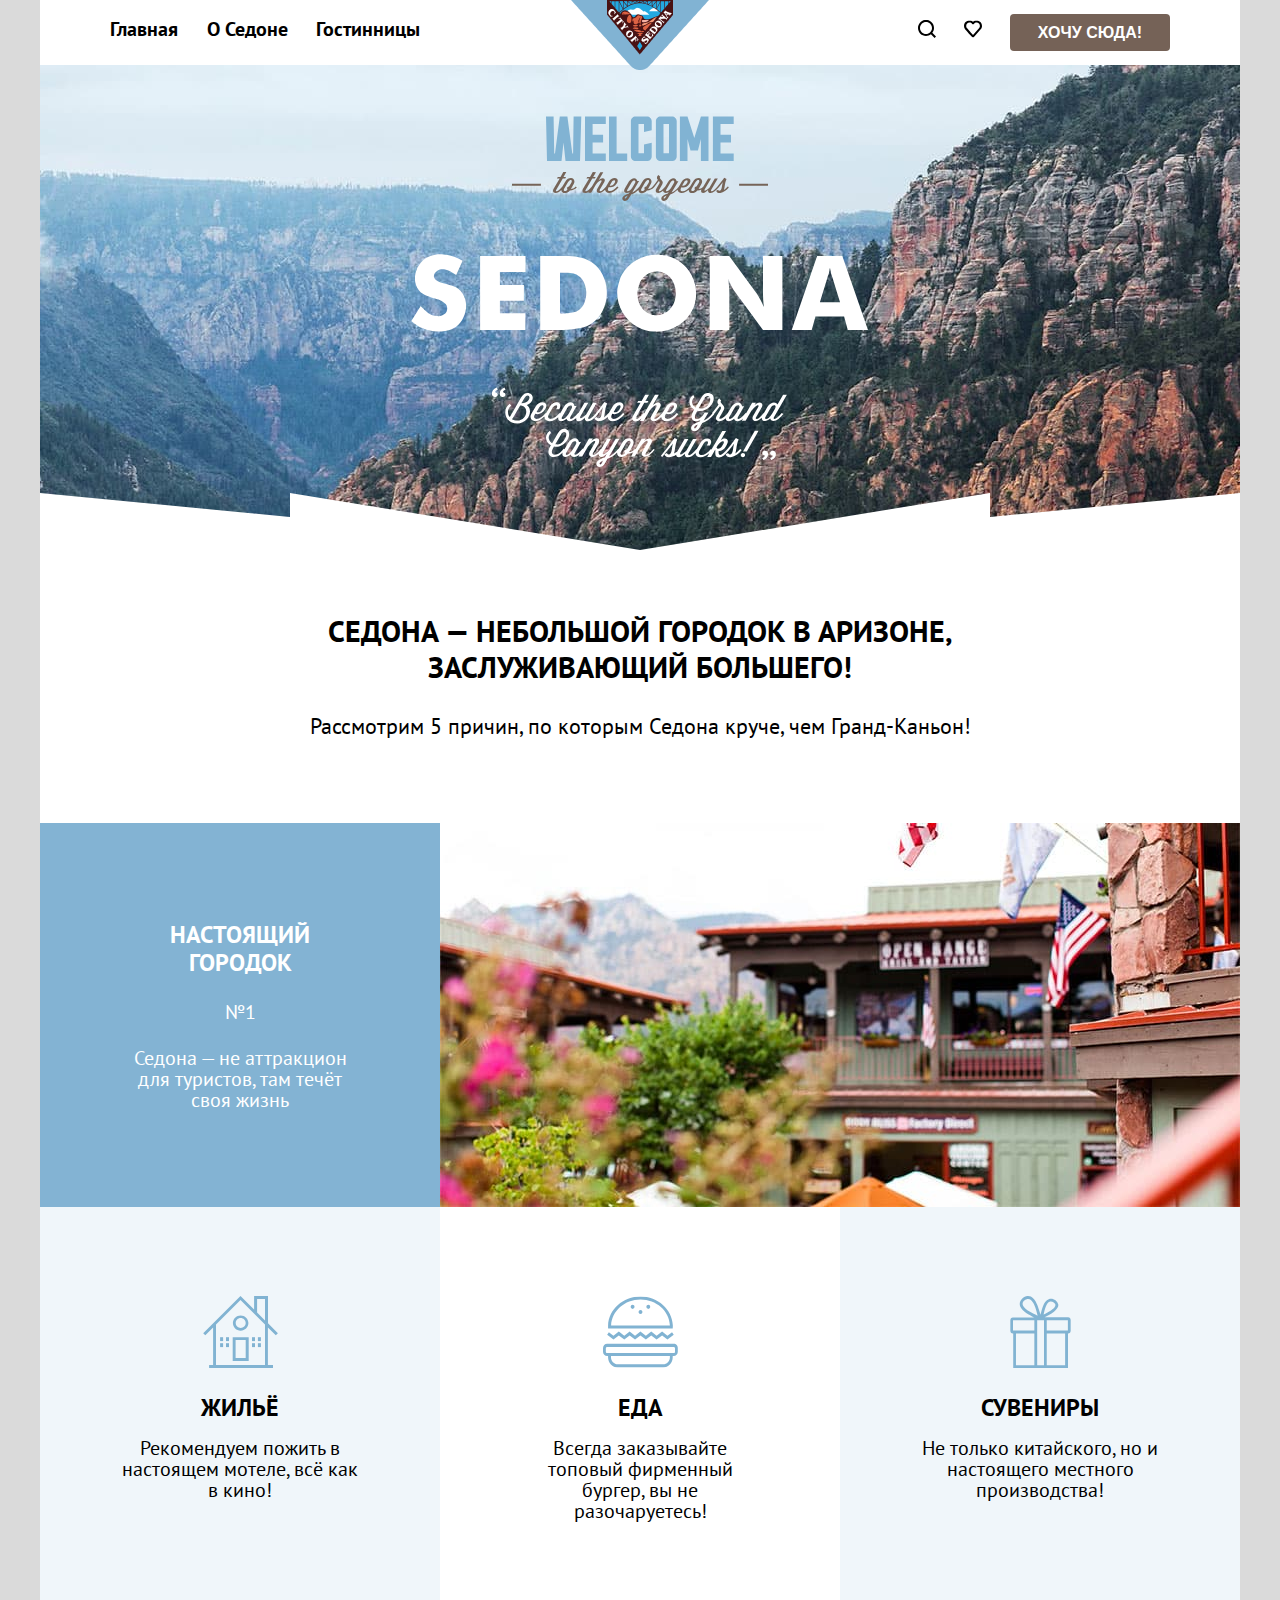
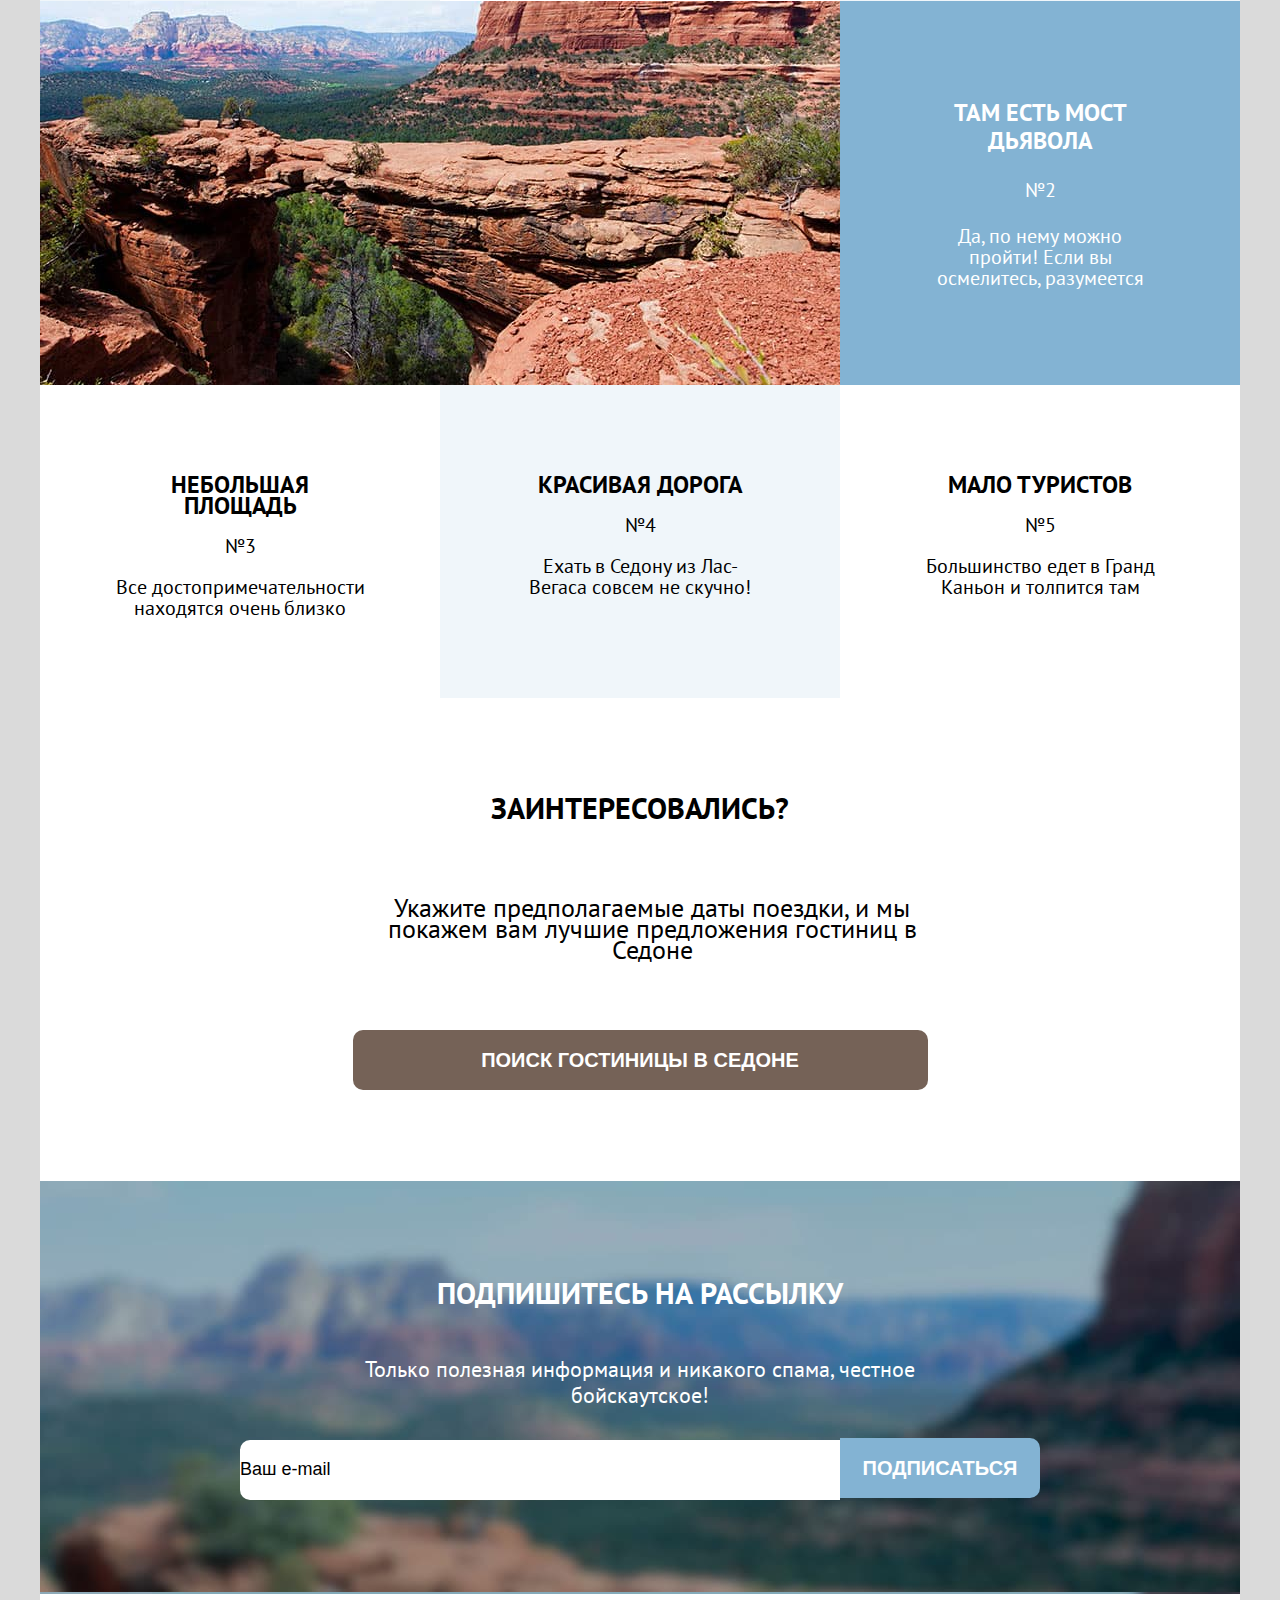
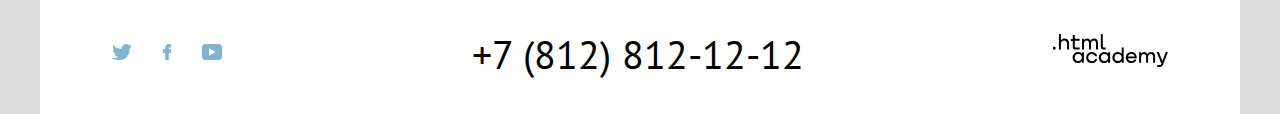
==== commit 57a225dd: "Исправил изменения" ====
--- a/index.html
+++ b/index.html
@@ -44,70 +44,72 @@
       <section class="advantages">
         <ul class="advantages-list">
           <li class="advantages-description">
-            <h2>Настоящий городок</h2>
-            <p>№1</p>
-            <p>Седона — не аттракцион для туристов, там течёт своя жизнь</p>
-          </li>
-          <li>
-            <img src="/images/city-general-plan.jpg" width="800" height="384" alt="Городок общий план">
-          </li>
-        </ul>
-        <ul class="advantages-first-position">
-          <li class="advantages-first-position-grey">
-            <img src="/images/icon/home.svg" width="75" height="72" alt="Иконка Жильё">
-            <h2>Жильё</h2>
-            <p>Рекомендуем пожить в настоящем мотеле, всё как в кино!</p>
-          </li>
-          <li>
-            <img src="/images/icon/burger.svg" width="75" height="72" alt="Иконка Еда">
-            <h2>Еда</h2>
-            <p>Всегда заказывайте топовый фирменный бургер, вы не разочаруетесь!</p>
-          </li>
-          <li class="advantages-first-position-grey">
-            <img src="/images/icon/present.svg" width="75" height="72" alt="Иконка Сувениры">
-            <h2>Сувениры</h2>
-            <p>Не только китайского, но и настоящего местного производства!</p>
-          </li>
-        </ul>
-        <ul class="advantages-list">
-          <li>
-            <img src="/images/bridge.jpg" width="800" height="384" alt="Мост дьявола">
+            <div class="advantages-description-block">
+              <div class="advantages-description-title">
+                <h2>Настоящий городок</h2>
+                <p>№1</p>
+                <p>Седона — не аттракцион для туристов, там течёт своя жизнь</p>
+              </div>
+              <img src="/images/city-general-plan.jpg" width="800" height="384" alt="Городок общий план">
+            </div>
+            <ul class="advantages-first-position">
+              <li class="advantages-first-position-block advantages-first-position-grey">
+                  <img src="/images/icon/home.svg" width="75" height="72" alt="Иконка Жильё">
+                  <h2>Жильё</h2>
+                  <p>Рекомендуем пожить в настоящем мотеле, всё как в кино!</p>
+              </li>
+              <li class="advantages-first-position-block">
+                <img src="/images/icon/burger.svg" width="75" height="72" alt="Иконка Еда">
+                <h2>Еда</h2>
+                <p>Всегда заказывайте топовый фирменный бургер, вы не разочаруетесь!</p>
+              </li>
+              <li class="advantages-first-position-block advantages-first-position-grey">
+                <img src="/images/icon/present.svg" width="75" height="72" alt="Иконка Сувениры">
+                <h2>Сувениры</h2>
+                <p>Не только китайского, но и настоящего местного производства!</p>
+              </li>
+            </ul>
           </li>
           <li class="advantages-description">
-            <h2>Там есть мост дьявола</h2>
-            <p>№2</p>
-            <p>Да, по нему можно пройти! Если вы осмелитесь, разумеется</p>
-          </li>
-        </ul>
-        <ul class="advantages-first-position advantages-first-position-2 ">
-          <li>
-            <h2>Небольшая площадь</h2>
-            <p >№3</p>
-            <p >Все достопримечательности находятся очень близко</p>
-          </li>
-          <li class="advantages-first-position-grey">
-            <h2>Красивая дорога</h2>
-            <p>№4</p>
-            <p>Ехать в Седону из Лас-Вегаса совсем не скучно!</p>
-          </li>
-          <li>
-            <h2>Мало туристов</h2>
-            <p>№5</p>
-            <p>Большинство едет в Гранд Каньон и толпится там</p>
+            <div class="advantages-description-block advantages-description-block-change">
+              <div class="advantages-description-title">
+                <h2>Там есть мост дьявола</h2>
+                <p>№2</p>
+                <p>Да, по нему можно пройти! Если вы осмелитесь, разумеется</p>
+              </div>
+              <img src="/images/bridge.jpg" width="800" height="384" alt="Мост дьявола">
+            </div>
+            <ul class="advantages-first-position">
+              <li class="advantages-first-position-block">
+                <h2>Небольшая площадь</h2>
+                <p >№3</p>
+                <p >Все достопримечательности находятся очень близко</p>
+              </li>
+              <li class="advantages-first-position-block advantages-first-position-grey">
+                <h2>Красивая дорога</h2>
+                <p>№4</p>
+                <p>Ехать в Седону из Лас-Вегаса совсем не скучно!</p>
+              </li>
+              <li class="advantages-first-position-block">
+                <h2>Мало туристов</h2>
+                <p>№5</p>
+                <p>Большинство едет в Гранд Каньон и толпится там</p>
+              </li>
+            </ul>
           </li>
         </ul>
       </section>
       <section class="search">
-          <h3>Заинтересовались?</h3>
-          <p>Укажите предполагаемые даты поездки,<br>и мы покажем вам лучшие предложения гостиниц в Седоне</p>
-          <button>ПОИСК ГОСТИНИЦЫ В седоне</button>
+        <h3>Заинтересовались?</h3>
+        <p>Укажите предполагаемые даты поездки, и мы покажем вам лучшие предложения гостиниц в Седоне</p>
+        <button>ПОИСК ГОСТИНИЦЫ В седоне</button>
       </section>
       <section class="mailing">
         <h3>Подпишитесь на рассылку</h3>
         <p>Только полезная информация и никакого спама, честное бойскаутское!</p>
-        <form>
-          <input class="malling-input" type="text" value="Ваш e-mail">
-          <input class="sbscribe" type="submit" value="Подписаться">
+        <form class="mailing-form">
+          <input class="malling-input" type="email" name="email" value="Ваш e-mail">
+          <input class="sbscribe" type="submit" name="subscribe" value="Подписаться">
         </form>
       </section>
     </main>
--- a/styles/styles-1.css
+++ b/styles/styles-1.css
@@ -19,6 +19,7 @@
 h3 {
   font-size: 30px;
   line-height: 36px;
+  text-transform: uppercase;
 }
 html {
   width: 1200px;
@@ -31,7 +32,7 @@
   max-width: 1200px;
   font-family: "PT Sans", sans-serif;
   font-weight: 400;
-  font-size: 18px;
+  font-size: 20px;
   line-height: 21px;
   color: #000;
   background-color: #fff;
@@ -45,6 +46,7 @@
   left: 0;
   right: 0;
   text-align: center;
+  z-index: 5;
 }
 .main-header-nav {
   width: 1060px;
@@ -56,10 +58,10 @@
 }
 .site-navigation {
   margin: 0;
-  width: 309px;
+  width: 310px;
   display: flex;
   justify-content:space-between;
-  padding: 19px 0 20px 0;
+  padding: 19px 0 25px 0;
   list-style-type: none;
 }
 .site-navigation a {
@@ -74,7 +76,7 @@
 
 }
 .site-navigation-user-icon {
-  margin-right: 20px;
+  margin-right: 23px;
   text-decoration: none;
 }
 .want {
@@ -89,7 +91,6 @@
   text-transform: uppercase;
   padding: 0;
 }
-/* Почему лупа и сердечка не посередине? */
 /* ПЕРВАЯ СТРАНИЧКА */
 .hero {
   background-image: url("/images/index-background.jpg");
@@ -98,6 +99,13 @@
 .hero-welcome {
   display: flex ;
   margin: 0 auto;
+}
+
+img.hero-welcome {}
+
+img.hero-welcome {
+    padding-top: 11px;
+    padding-bottom: 42px;
 }
 .hero::before {
   display: block;
@@ -112,7 +120,9 @@
 .title {
   text-align: center;
   width: 720px;
-  margin: 63px auto 79px auto;
+  margin: 0 auto;
+  padding-top: 63px;
+  padding-bottom: 79px;
 }
 .title h1 {
   text-transform: uppercase;
@@ -120,103 +130,96 @@
   font-weight: 700;
   line-height: 36px;
   margin: 0;
-  margin-bottom: 23px;
+  padding-bottom: 23px;
 }
 .title p {
   margin: 0;
+  line-height: 36px;
   font-size: 22px;
 }
+
 /* основное содержание */
 .advantages-list {
+  margin: 0;
+  padding: 0;
+}
+.advantages-description {
+    list-style-type: none;
+}
+.advantages-description-block {
+  display: flex;
+}
+.advantages-first-position {
+  display: flex;
   list-style-type: none;
-  display: flex;
-  margin: 0;
-  padding: 0;
-}
-.advantages-description {
+}
+.advantages-description-title {
   width: 400px;
   text-align: center;
   background: #83B3D3;
   color: #fff;
-}
-.advantages-description h2 {
-  margin-top: 98px;
+  padding-top: 98px;
+  padding-bottom: 77px;
+  padding-left: 90px;
+  padding-right: 90px;
+}
+.advantages-description-title p {
+  width: 220px;
+  margin: 0;
   margin-bottom: 25px;
-  margin-left: auto;
-  margin-right: auto;
-  font-size: 24px;
+}
+.advantages-description-title h2 {
+  margin: 0;
+  width: 220px;
   line-height: 28px;
-  width: 160px;
-}
-.advantages-description p {
-  width: 220px;
-  margin: 0;
-  margin-bottom: 26px;
-  margin-left: auto;
-  margin-right: auto;
-}
-.advantages-description :last-child {
-  margin-bottom: 77px;
-}
-/* ПОчему высота 388px??? */
+  margin-bottom: 25px;
+}
+.advantages-description-title :first-child {
+  margin-top: 0;
+}
+.advantages-description-title :last-child {
+  margin-bottom: 0;
+}
 .advantages-first-position {
-  width: 1200px;
-  margin: 0;
-  padding: 0;
-  list-style-type: none;
-  display: flex;
-  text-align: center;
-  justify-content: space-between;
-}
-.advantages-first-position li {
+  padding: 0;
+
+}
+.advantages-first-position-block {
   width: 400px;
-}
-.advantages-first-position img {
-margin-top: 89px;
-margin-bottom: 23px;
-}
-.advantages-first-position h2 {
-  margin: 0;
-  margin-bottom: 20px;
-}
-.advantages-first-position p:last-child {
-  width: 250px;
-  margin-bottom: 79px;
-  margin-left: auto;
-  margin-right: auto;
+  padding-top: 89px;
+  padding-bottom: 79px;
+  padding-left: 75px;
+  padding-right: 75px;
+  text-align: center;
+}
+.advantages-first-position-block h2 {
+  margin-top: 25px;
+}
+.advantages-first-position-block :first-child {
+  margin-top: 0;
+}
+.advantages-first-position-block :last-child {
+  margin-bottom: 0;
 }
 .advantages-first-position-grey {
   background-color: #83B3D31F;
 }
-.advantages-first-position-2 h2 {
-margin: 0;
-margin-top: 98px;
-margin-bottom: 25px;
-margin-left: auto;
-margin-right: auto;
-width: 150px;
-line-height: 28px;
-}
-.advantages-first-position-2 p {
-  margin: 0;
-  margin-bottom: 26px;
+.advantages-description-block-change {
+  flex-direction: row-reverse;
 }
 /* поиск */
 .search {
   text-align: center;
+  padding: 91px 312px;
 }
 .search h3 {
-  text-transform: uppercase;
-  margin: 0;
-  margin-top: 91px;
-  margin-bottom: 15px;
+  line-height: 38px;
+  margin-bottom: 45px;
 }
 .search p {
-  width: 720px;
-  margin-left: auto;
-  margin-right: auto;
-  margin-bottom: 63px;
+  width: 600px;
   font-size: 26px;
+  margin: 70px 0;
 }
 .search button {
   width: 575px;
@@ -229,27 +232,26 @@
   border-radius: 10px;
   border: 0;
   text-transform: uppercase;
-  padding: 0;
-  margin-bottom: 91px;
+}
+.search :first-child {
+  margin-top: 0;
+}
+.search :last-child {
+  margin-top: 0;
 }
 /* Подписка на рассылку */
 .mailing {
   text-align: center;
   background-image: url("/images/background.jpg");
   color: #fff;
+  padding: 94px 200px;
+
 }
 .mailing h3 {
-  text-transform: uppercase;
-  margin: 0;
-  padding-top: 94px;
-  margin-bottom: 15px;
+  margin: 45px 0;
 }
 .mailing p {
-  width: 500px;
-  margin: 0;
-  margin-left: auto;
-  margin-right: auto;
-  margin-bottom: 56px;
+  margin: 26px 120px;
   font-size: 22px;
   line-height: 26px;
 }
@@ -262,6 +264,15 @@
   border-radius: 10px 0 0 10px;
   border: 0;
 }
+.mailing-form {
+  margin: 30px 0;
+}
+.mailing :first-child{
+  margin-top: 0;
+}
+.mailing :last-child {
+  margin-bottom: 0;
+}
 .sbscribe {
   width: 200px;
   height: 60px;
@@ -274,18 +285,24 @@
   border-radius: 0 10px 10px 0;
   border: 0;
   margin-left: -5px;
-  margin-bottom: 91px;}
+}
 /* ФУТЕР */
+
 .main-footer {
   display: flex;
   justify-content: space-between;
+  padding: 40px 72px 40px 72px;
+
+}
+.main-footer :first-child {
 }
 .social-list {
   display: flex;
   justify-content: space-between;
+  align-items: center;
   width: 110px;
   list-style-type: none;
-  margin: 50px 0px 55px 72px;
+  margin: 0;
   padding: 0;
 }
 .tel {
@@ -295,9 +312,7 @@
   text-transform: uppercase;
   color: inherit;
   text-decoration: none;
-  margin-top: 40px;
-  }
+}
 .social-list-link {
-  width: 115px;
-  margin: 42px 72px 44px 0;
-}
+  margin: 0;
+}
